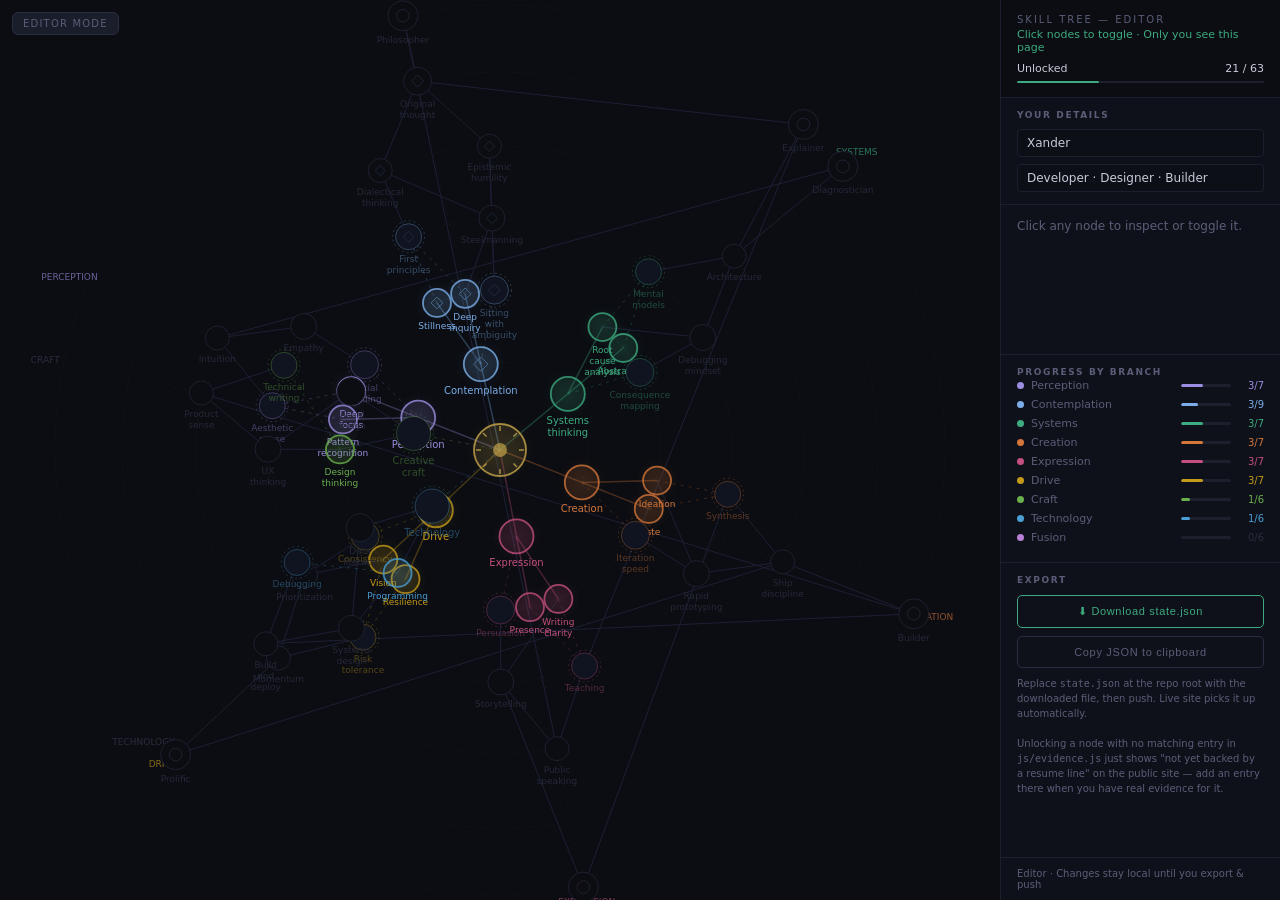
==== editor.html @ e4adc26f "Rebuild site as an interactive resume-backed skill tree Replaces the placeholder page with a hero, a" ====
<!DOCTYPE html>
<html lang="en">
<head>
<meta charset="UTF-8">
<meta name="viewport" content="width=device-width, initial-scale=1.0">
<title>Skill Tree — Editor</title>
<style>
:root { --bg:#0b0d12; --bg2:#0f111a; --bg3:#13161f; --border:#1c1f2e; --text:#c8cad8; --muted:#5a5e78; --acc:#3daa7f; }
* { box-sizing:border-box; margin:0; padding:0; }
html,body { height:100%; background:var(--bg); color:var(--text); font-family:'Segoe UI',system-ui,sans-serif; overflow:hidden; }
#app { display:flex; height:100vh; }
#canvas-wrap { flex:1; position:relative; overflow:hidden; }
canvas { display:block; position:absolute; top:0; left:0; }

/* editor badge */
.ed-badge { position:absolute; top:12px; left:12px; background:#1a1d2a; border:1px solid #2a2d42; border-radius:6px; padding:5px 10px; font-size:10px; letter-spacing:.12em; text-transform:uppercase; color:#5a5e78; pointer-events:none; }

#panel { width:280px; background:var(--bg2); border-left:1px solid var(--border); display:flex; flex-direction:column; flex-shrink:0; overflow-y:auto; }
.p-header { padding:14px 16px; border-bottom:1px solid var(--border); background:var(--bg); }
.p-header h1 { font-size:10px; letter-spacing:.2em; text-transform:uppercase; color:var(--muted); font-weight:500; }
.p-sub { font-size:11px; color:#3daa7f; margin-top:3px; }
.pts { font-size:11px; color:var(--muted); margin-top:8px; display:flex; justify-content:space-between; }
.pts span { color:var(--text); }
.p-bar-wrap { height:2px; background:var(--border); margin-top:6px; border-radius:1px; overflow:hidden; }
.p-bar { height:100%; border-radius:1px; background:var(--acc); transition:width .3s; }

/* meta edit */
.meta-section { padding:12px 16px; border-bottom:1px solid var(--border); display:flex; flex-direction:column; gap:7px; }
.sec-lbl { font-size:9px; letter-spacing:.18em; text-transform:uppercase; color:var(--muted); margin-bottom:2px; font-weight:600; }
.meta-section input { background:#0d0f17; border:1px solid var(--border); border-radius:4px; padding:6px 9px; color:var(--text); font-size:12px; font-family:inherit; width:100%; outline:none; }
.meta-section input:focus { border-color:#3a3e55; }

/* detail */
.detail { padding:14px 16px; border-bottom:1px solid var(--border); min-height:150px; flex-shrink:0; }
.d-name { font-size:14px; font-weight:600; color:#e4e6f0; margin-bottom:4px; }
.d-badge { font-size:9px; letter-spacing:.12em; text-transform:uppercase; padding:2px 8px; border-radius:3px; display:inline-block; margin-bottom:8px; }
.d-desc { font-size:12px; color:#8b8fa8; line-height:1.65; }
.d-req { font-size:11px; color:var(--muted); margin-top:6px; }
.d-shadow { margin-top:10px; padding:8px 10px; border-left:2px solid #5a2020; background:#110909; border-radius:0 4px 4px 0; }
.d-shadow-lbl { font-size:9px; letter-spacing:.14em; text-transform:uppercase; color:#6b3030; margin-bottom:2px; }
.d-shadow-txt { font-size:11px; color:#7a4444; line-height:1.5; }
.d-empty { font-size:12px; color:var(--muted); }
.d-evidence-note { font-size:10.5px; color:#4a7a63; margin-top:8px; line-height:1.5; }

/* toggle btn */
.toggle-btn { margin:10px 16px; padding:9px 14px; border-radius:5px; border:1px solid var(--border); background:transparent; color:var(--muted); font-size:11px; letter-spacing:.06em; cursor:pointer; width:calc(100% - 32px); transition:all .15s; display:none; }
.toggle-btn.visible { display:block; }
.toggle-btn:hover { background:var(--bg3); }
.toggle-btn.can { border-color:var(--c); color:var(--c); }
.toggle-btn.on { border-color:#3a3e55; color:#5a5e78; }

/* stats */
.stats { padding:12px 16px; border-bottom:1px solid var(--border); }
.cat-row { display:flex; align-items:center; gap:7px; margin-bottom:6px; }
.cat-dot { width:7px; height:7px; border-radius:50%; flex-shrink:0; }
.cat-name { font-size:11px; color:var(--muted); flex:1; }
.cat-bw { width:50px; height:3px; background:var(--border); border-radius:2px; overflow:hidden; }
.cat-bf { height:100%; border-radius:2px; transition:width .3s; }
.cat-ct { font-size:10px; min-width:26px; text-align:right; }

/* export */
.export-section { padding:12px 16px; display:flex; flex-direction:column; gap:8px; }
.exp-btn { padding:9px 14px; border-radius:5px; border:1px solid; font-size:11px; letter-spacing:.06em; cursor:pointer; text-align:center; transition:all .15s; }
.exp-primary { border-color:var(--acc); color:var(--acc); background:transparent; }
.exp-primary:hover { background:#0d1f18; }
.exp-copy { border-color:#2a2d42; color:var(--muted); background:transparent; }
.exp-copy:hover { background:var(--bg3); }
.exp-note { font-size:10px; color:var(--muted); line-height:1.5; }

.footer { padding:10px 16px; border-top:1px solid var(--border); font-size:10px; color:var(--muted); margin-top:auto; }
</style>
</head>
<body>
<div id="app">
  <div id="canvas-wrap">
    <canvas id="c"></canvas>
    <div class="ed-badge">Editor mode</div>
  </div>
  <div id="panel">
    <div class="p-header">
      <h1>Skill Tree — Editor</h1>
      <div class="p-sub">Click nodes to toggle · Only you see this page</div>
      <div class="pts"><span>Unlocked</span><span><span id="pts-u">0</span> / <span id="pts-t">0</span></span></div>
      <div class="p-bar-wrap"><div class="p-bar" id="p-bar" style="width:0%"></div></div>
    </div>

    <div class="meta-section">
      <div class="sec-lbl">Your details</div>
      <input id="meta-name"  placeholder="Your name"  />
      <input id="meta-title" placeholder="Title / tagline" />
    </div>

    <div class="detail" id="detail"><p class="d-empty">Click any node to inspect or toggle it.</p></div>
    <button class="toggle-btn" id="toggle-btn" onclick="toggleSelected()"></button>

    <div class="stats"><div class="sec-lbl">Progress by branch</div><div id="cat-stats"></div></div>

    <div class="export-section">
      <div class="sec-lbl">Export</div>
      <button class="exp-btn exp-primary" onclick="downloadState()">⬇ Download state.json</button>
      <button class="exp-btn exp-copy"    onclick="copyState()">Copy JSON to clipboard</button>
      <p class="exp-note">Replace <code>state.json</code> at the repo root with the downloaded file, then push. Live site picks it up automatically.<br><br>
      Unlocking a node with no matching entry in <code>js/evidence.js</code> just shows "not yet backed by a resume line" on the public site — add an entry there when you have real evidence for it.</p>
    </div>

    <div class="footer">Editor · Changes stay local until you export &amp; push</div>
  </div>
</div>

<script src="js/tree.js"></script>
<script src="js/render.js"></script>
<script>
let unlocked = new Set(['core']);
let selected  = null;
let hovered   = null;

const canvas = document.getElementById('c');
const ctx    = canvas.getContext('2d');
let W, H;

function resize() {
  const wrap = document.getElementById('canvas-wrap');
  W = wrap.clientWidth; H = wrap.clientHeight;
  const dpr = window.devicePixelRatio || 1;
  canvas.width  = W * dpr; canvas.height = H * dpr;
  canvas.style.width = W+'px'; canvas.style.height = H+'px';
  ctx.setTransform(1,0,0,1,0,0); ctx.scale(dpr,dpr);
  redraw();
}
window.addEventListener('resize', resize);
function redraw() { drawTree(canvas, ctx, W, H, unlocked, selected, hovered, true); }

function canUnlock(n) { return !unlocked.has(n.id) && n.requires.every(r=>unlocked.has(r)); }

function nodeAt(mx,my) {
  const CX=W/2, CY=H/2;
  for (let i=NODES.length-1;i>=0;i--) {
    const n=NODES[i];
    const p=getPos(n,CX,CY);
    const r=(NODE_R[n.tier]??12)+8;
    if ((mx-p.x)**2+(my-p.y)**2<=r*r) return n;
  }
  return null;
}
function mp(e){const r=canvas.getBoundingClientRect();return{mx:e.clientX-r.left,my:e.clientY-r.top};}

canvas.addEventListener('mousemove',e=>{
  const {mx,my}=mp(e);
  const n=nodeAt(mx,my);
  const nid=n?n.id:null;
  if (nid!==hovered){
    hovered=nid; canvas.style.cursor=n?'pointer':'default';
    if(n&&n.id!==selected) showDetail(n);
    else if(!n&&!selected) showDetail(null);
    redraw();
  }
});
canvas.addEventListener('mouseleave',()=>{hovered=null;if(!selected)showDetail(null);redraw();});
canvas.addEventListener('click',e=>{
  const {mx,my}=mp(e);
  const n=nodeAt(mx,my);
  if(n){ selected=n.id===selected?null:n.id; showDetail(selected?n:null); }
  else { selected=null; showDetail(null); }
  redraw();
});

function toggleSelected() {
  if (!selected) return;
  const node = NODES.find(n=>n.id===selected);
  if (!node || node.id==='core') return;
  if (unlocked.has(node.id)) {
    const deps = NODES.filter(n=>n.requires.includes(node.id)&&unlocked.has(n.id));
    if (deps.length) { alert('Remove dependant skills first:\n'+deps.map(d=>d.label).join(', ')); return; }
    unlocked.delete(node.id);
  } else if (canUnlock(node)) {
    unlocked.add(node.id);
  }
  updateStats(); showDetail(node); redraw();
}

function showDetail(node) {
  const el  = document.getElementById('detail');
  const btn = document.getElementById('toggle-btn');
  if (!node) {
    el.innerHTML='<p class="d-empty">Click any node to inspect or toggle it.</p>';
    btn.classList.remove('visible'); return;
  }
  const cat=CATS[node.cat];
  const on=unlocked.has(node.id), can=canUnlock(node);
  const reqs=node.requires.map(id=>NODES.find(n=>n.id===id)?.label).filter(Boolean);
  el.innerHTML=`
    <div class="d-name">${node.label}</div>
    <span class="d-badge" style="background:${cat.color}1a;color:${cat.color}">${cat.label}</span>
    <div class="d-desc">${node.desc}</div>
    ${reqs.length?`<div class="d-req">Requires: ${reqs.join(', ')}</div>`:''}
    <div class="d-shadow">
      <div class="d-shadow-lbl">Shadow trait</div>
      <div class="d-shadow-txt">${node.shadow}</div>
    </div>
    <div class="d-evidence-note">Public site pulls a resume-evidence writeup for this node from js/evidence.js if one exists there.</div>`;
  btn.classList.add('visible');
  btn.style.setProperty('--c', cat.color);
  if (node.id==='core') {
    btn.textContent='Origin — always active'; btn.className='toggle-btn visible';
  } else if (on) {
    btn.textContent='✓ Unlocked — click to remove'; btn.className='toggle-btn visible on';
  } else if (can) {
    btn.textContent='+ Unlock this skill'; btn.className='toggle-btn visible can';
  } else {
    btn.textContent='Locked — unlock prerequisites first'; btn.className='toggle-btn visible';
  }
}

function updateStats() {
  const u=unlocked.size, t=NODES.length;
  document.getElementById('pts-u').textContent=u;
  document.getElementById('pts-t').textContent=t;
  document.getElementById('p-bar').style.width=(u/t*100).toFixed(1)+'%';
  const groups=[
    ['Perception','perception'],['Contemplation','contemplation'],
    ['Systems','systems'],['Creation','creation'],['Expression','expression'],
    ['Drive','drive'],['Craft','hard_craft'],['Technology','hard_tech'],['Fusion','fusion'],
  ];
  document.getElementById('cat-stats').innerHTML=groups.map(([lbl,cat])=>{
    const ids=NODES.filter(n=>n.cat===cat).map(n=>n.id);
    const c=ids.filter(id=>unlocked.has(id)).length,tot=ids.length;
    const col=CATS[cat].color;
    return `<div class="cat-row">
      <div class="cat-dot" style="background:${col}"></div>
      <div class="cat-name">${lbl}</div>
      <div class="cat-bw"><div class="cat-bf" style="width:${tot?Math.round(c/tot*100):0}%;background:${col}"></div></div>
      <div class="cat-ct" style="color:${c?col:'#2a2d3e'}">${c}/${tot}</div>
    </div>`;
  }).join('');
}

function buildState() {
  return {
    unlocked: [...unlocked],
    name:  document.getElementById('meta-name').value  || 'Name',
    title: document.getElementById('meta-title').value || '',
    updated: new Date().toISOString().slice(0,10),
  };
}

function downloadState() {
  const json = JSON.stringify(buildState(), null, 2);
  const a = document.createElement('a');
  a.href = URL.createObjectURL(new Blob([json],{type:'application/json'}));
  a.download = 'state.json'; a.click();
}

function copyState() {
  navigator.clipboard.writeText(JSON.stringify(buildState(), null, 2))
    .then(()=>alert('Copied! Paste into your state.json file.'))
    .catch(()=>alert('Copy failed — use Download instead.'));
}

// Load existing state.json if present
async function loadState() {
  try {
    const r = await fetch('state.json?t='+Date.now());
    const s = await r.json();
    unlocked = new Set(s.unlocked||['core']);
    if (s.name)  document.getElementById('meta-name').value  = s.name;
    if (s.title) document.getElementById('meta-title').value = s.title;
  } catch(e) { /* fresh start */ }
  updateStats(); resize();
}

loadState();
</script>
</body>
</html>
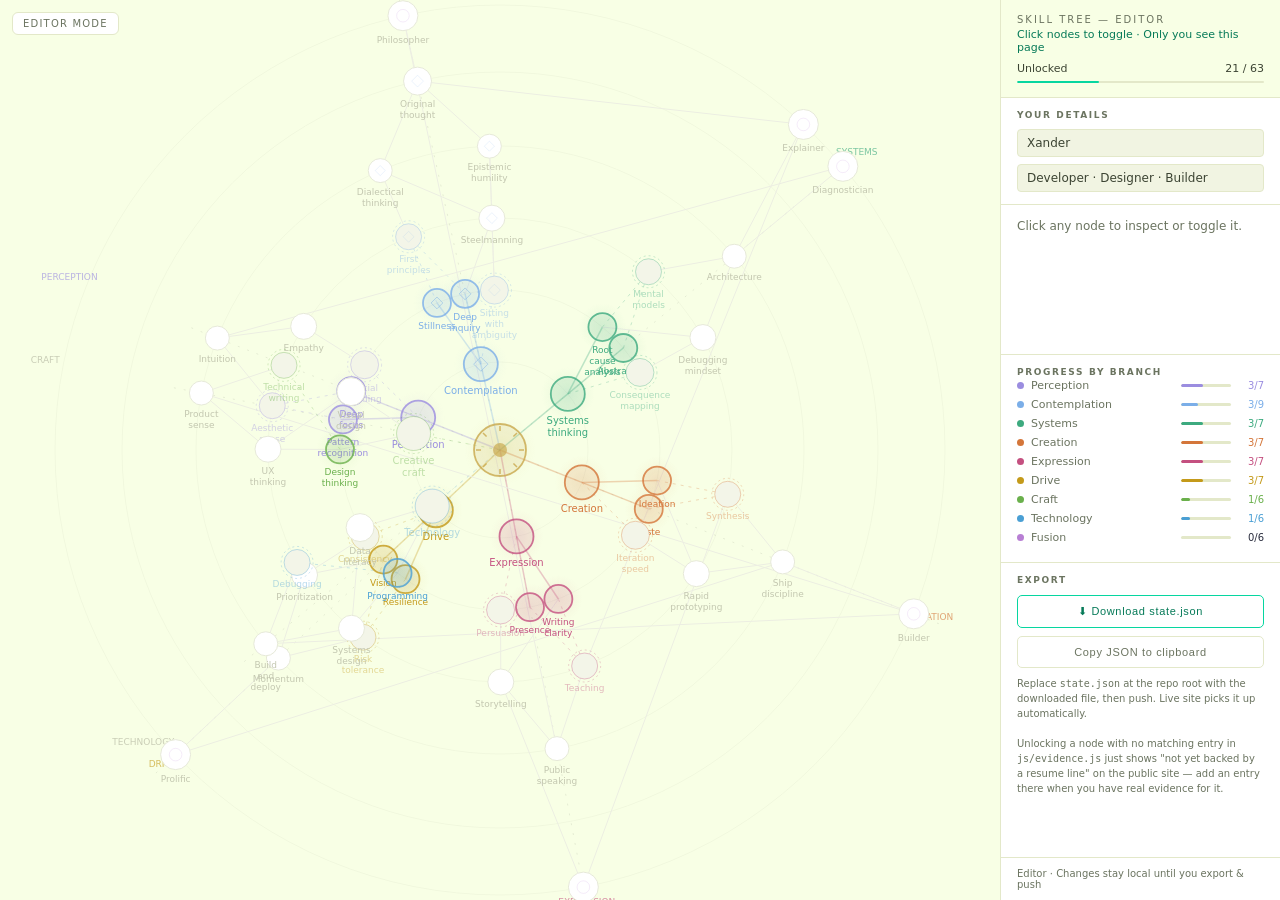
==== commit 2477c908: "Rework site to a full light theme with the brand palette Switches from the dark canvas theme to a li" ====
--- a/editor.html
+++ b/editor.html
@@ -5,7 +5,7 @@
 <meta name="viewport" content="width=device-width, initial-scale=1.0">
 <title>Skill Tree — Editor</title>
 <style>
-:root { --bg:#0b0d12; --bg2:#0f111a; --bg3:#13161f; --border:#1c1f2e; --text:#c8cad8; --muted:#5a5e78; --acc:#3daa7f; }
+:root { --bg:#F8FFE5; --bg2:#FFFFFF; --bg3:#F1F4E2; --border:#E3E8C9; --text:#3c4433; --muted:#6b7460; --acc:#06D6A0; --acc-text:#067a58; }
 * { box-sizing:border-box; margin:0; padding:0; }
 html,body { height:100%; background:var(--bg); color:var(--text); font-family:'Segoe UI',system-ui,sans-serif; overflow:hidden; }
 #app { display:flex; height:100vh; }
@@ -13,12 +13,12 @@
 canvas { display:block; position:absolute; top:0; left:0; }
 
 /* editor badge */
-.ed-badge { position:absolute; top:12px; left:12px; background:#1a1d2a; border:1px solid #2a2d42; border-radius:6px; padding:5px 10px; font-size:10px; letter-spacing:.12em; text-transform:uppercase; color:#5a5e78; pointer-events:none; }
+.ed-badge { position:absolute; top:12px; left:12px; background:#FFFFFF; border:1px solid var(--border); border-radius:6px; padding:5px 10px; font-size:10px; letter-spacing:.12em; text-transform:uppercase; color:var(--muted); pointer-events:none; }
 
 #panel { width:280px; background:var(--bg2); border-left:1px solid var(--border); display:flex; flex-direction:column; flex-shrink:0; overflow-y:auto; }
 .p-header { padding:14px 16px; border-bottom:1px solid var(--border); background:var(--bg); }
 .p-header h1 { font-size:10px; letter-spacing:.2em; text-transform:uppercase; color:var(--muted); font-weight:500; }
-.p-sub { font-size:11px; color:#3daa7f; margin-top:3px; }
+.p-sub { font-size:11px; color:var(--acc-text); margin-top:3px; }
 .pts { font-size:11px; color:var(--muted); margin-top:8px; display:flex; justify-content:space-between; }
 .pts span { color:var(--text); }
 .p-bar-wrap { height:2px; background:var(--border); margin-top:6px; border-radius:1px; overflow:hidden; }
@@ -27,27 +27,27 @@
 /* meta edit */
 .meta-section { padding:12px 16px; border-bottom:1px solid var(--border); display:flex; flex-direction:column; gap:7px; }
 .sec-lbl { font-size:9px; letter-spacing:.18em; text-transform:uppercase; color:var(--muted); margin-bottom:2px; font-weight:600; }
-.meta-section input { background:#0d0f17; border:1px solid var(--border); border-radius:4px; padding:6px 9px; color:var(--text); font-size:12px; font-family:inherit; width:100%; outline:none; }
-.meta-section input:focus { border-color:#3a3e55; }
+.meta-section input { background:var(--bg3); border:1px solid var(--border); border-radius:4px; padding:6px 9px; color:var(--text); font-size:12px; font-family:inherit; width:100%; outline:none; }
+.meta-section input:focus { border-color:#c7cdae; }
 
 /* detail */
 .detail { padding:14px 16px; border-bottom:1px solid var(--border); min-height:150px; flex-shrink:0; }
-.d-name { font-size:14px; font-weight:600; color:#e4e6f0; margin-bottom:4px; }
+.d-name { font-size:14px; font-weight:600; color:#16231a; margin-bottom:4px; }
 .d-badge { font-size:9px; letter-spacing:.12em; text-transform:uppercase; padding:2px 8px; border-radius:3px; display:inline-block; margin-bottom:8px; }
-.d-desc { font-size:12px; color:#8b8fa8; line-height:1.65; }
+.d-desc { font-size:12px; color:var(--muted); line-height:1.65; }
 .d-req { font-size:11px; color:var(--muted); margin-top:6px; }
-.d-shadow { margin-top:10px; padding:8px 10px; border-left:2px solid #5a2020; background:#110909; border-radius:0 4px 4px 0; }
-.d-shadow-lbl { font-size:9px; letter-spacing:.14em; text-transform:uppercase; color:#6b3030; margin-bottom:2px; }
-.d-shadow-txt { font-size:11px; color:#7a4444; line-height:1.5; }
+.d-shadow { margin-top:10px; padding:8px 10px; border-left:2px solid #EF476F; background:#FDEEF2; border-radius:0 4px 4px 0; }
+.d-shadow-lbl { font-size:9px; letter-spacing:.14em; text-transform:uppercase; color:#9c2c50; margin-bottom:2px; }
+.d-shadow-txt { font-size:11px; color:#7a2038; line-height:1.5; }
 .d-empty { font-size:12px; color:var(--muted); }
-.d-evidence-note { font-size:10.5px; color:#4a7a63; margin-top:8px; line-height:1.5; }
+.d-evidence-note { font-size:10.5px; color:var(--acc-text); margin-top:8px; line-height:1.5; }
 
 /* toggle btn */
 .toggle-btn { margin:10px 16px; padding:9px 14px; border-radius:5px; border:1px solid var(--border); background:transparent; color:var(--muted); font-size:11px; letter-spacing:.06em; cursor:pointer; width:calc(100% - 32px); transition:all .15s; display:none; }
 .toggle-btn.visible { display:block; }
 .toggle-btn:hover { background:var(--bg3); }
 .toggle-btn.can { border-color:var(--c); color:var(--c); }
-.toggle-btn.on { border-color:#3a3e55; color:#5a5e78; }
+.toggle-btn.on { border-color:#c7cdae; color:var(--muted); }
 
 /* stats */
 .stats { padding:12px 16px; border-bottom:1px solid var(--border); }
@@ -61,9 +61,9 @@
 /* export */
 .export-section { padding:12px 16px; display:flex; flex-direction:column; gap:8px; }
 .exp-btn { padding:9px 14px; border-radius:5px; border:1px solid; font-size:11px; letter-spacing:.06em; cursor:pointer; text-align:center; transition:all .15s; }
-.exp-primary { border-color:var(--acc); color:var(--acc); background:transparent; }
-.exp-primary:hover { background:#0d1f18; }
-.exp-copy { border-color:#2a2d42; color:var(--muted); background:transparent; }
+.exp-primary { border-color:var(--acc); color:var(--acc-text); background:transparent; }
+.exp-primary:hover { background:#eafaf3; }
+.exp-copy { border-color:var(--border); color:var(--muted); background:transparent; }
 .exp-copy:hover { background:var(--bg3); }
 .exp-note { font-size:10px; color:var(--muted); line-height:1.5; }
 
@@ -128,7 +128,7 @@
   redraw();
 }
 window.addEventListener('resize', resize);
-function redraw() { drawTree(canvas, ctx, W, H, unlocked, selected, hovered, true); }
+function redraw() { drawTree(canvas, ctx, W, H, unlocked, selected, hovered, true, 'light'); }
 
 function canUnlock(n) { return !unlocked.has(n.id) && n.requires.every(r=>unlocked.has(r)); }
 
